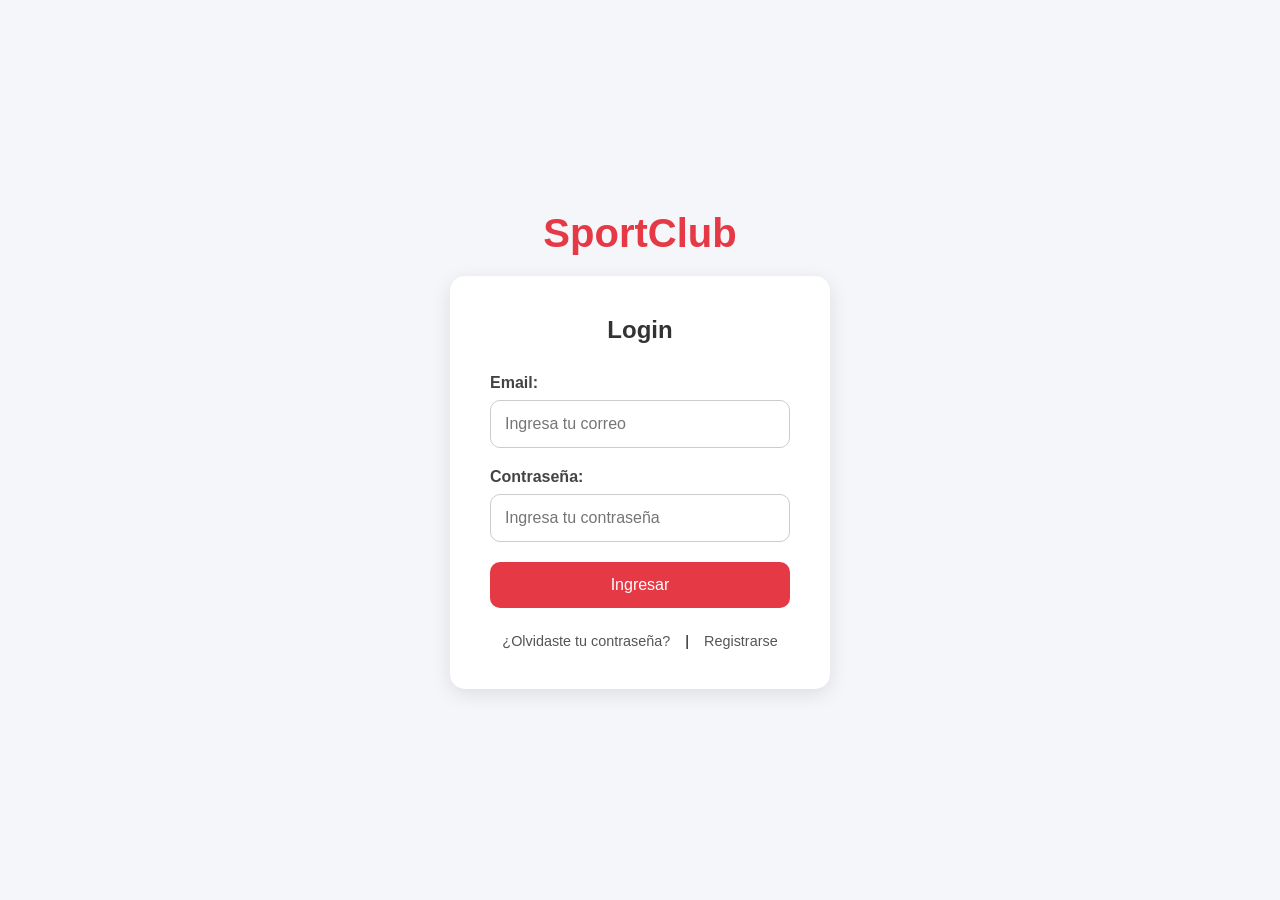
==== login.html @ 19ceb11f "Se agrega crea estrucura  HTML del login" ====
<!DOCTYPE html>
<html lang="es">

<head>
    <meta charset="UTF-8">
    <meta name="viewport" content="width=device-width, initial-scale=1.0">
    <title>Login SportClub</title>

    <link rel="stylesheet" href="./css/style_login.css">
</head>

<body>

    <main class="contenedor-login">

        <header class="logo">
            <h1>SportClub</h1>
        </header>

        <section class="caja-login">

            <h2>Login</h2>

            <form>

                <div class="grupo-input">
                    <label for="correo">Email:</label>

                    <input
                        type="email"
                        id="correo"
                        placeholder="Ingresa tu correo"
                        required>
                </div>

                <div class="grupo-input">
                    <label for="password">Contraseña:</label>

                    <input
                        type="password"
                        id="password"
                        placeholder="Ingresa tu contraseña"
                        required>
                </div>

                <button type="submit">
                    Ingresar
                </button>

            </form>

            <nav class="links-login">

                <a href="#">
                    ¿Olvidaste tu contraseña?
                </a>

                <span>|</span>

                <a href="#">
                    Registrarse
                </a>

            </nav>

        </section>

    </main>

</body>

</html>
---- css/style_login.css ----
/* Reset básico */
*{
    margin: 0;
    padding: 0;
    box-sizing: border-box;
}

/* Body */
body{
    font-family: Arial, Helvetica, sans-serif;

    background-color: #f4f6f9;

    display: flex;
    justify-content: center;
    align-items: center;

    min-height: 100vh;
}

/* Contenedor principal */
.contenedor-login{
    width: 100%;
    max-width: 420px;

    padding: 20px;
}

/* Logo */
.logo{
    text-align: center;

    margin-bottom: 20px;
}

.logo h1{
    color: #e63946;

    font-size: 2.5rem;
}

/* Caja login */
.caja-login{
    background-color: white;

    padding: 40px;

    border-radius: 15px;

    box-shadow: 0 5px 20px rgba(0,0,0,0.1);
}

/* Título */
.caja-login h2{
    text-align: center;

    margin-bottom: 30px;

    color: #333;
}

/* Inputs */
.grupo-input{
    margin-bottom: 20px;
}

.grupo-input label{
    display: block;

    margin-bottom: 8px;

    font-weight: bold;

    color: #444;
}

.grupo-input input{
    width: 100%;

    padding: 14px;

    border: 1px solid #ccc;

    border-radius: 10px;

    font-size: 1rem;

    transition: 0.3s;
}

.grupo-input input:focus{
    border-color: #e63946;

    outline: none;

    box-shadow: 0 0 5px rgba(230,57,70,0.3);
}

/* Botón */
button{
    width: 100%;

    padding: 14px;

    background-color: #e63946;

    color: white;

    border: none;

    border-radius: 10px;

    font-size: 1rem;

    cursor: pointer;

    transition: 0.3s;
}

button:hover{
    background-color: #c92d3a;
}

/* Links */
.links-login{
    margin-top: 25px;

    display: flex;

    justify-content: center;

    gap: 15px;

    font-size: 0.9rem;
}

.links-login a{
    text-decoration: none;

    color: #555;

    transition: 0.3s;
}

.links-login a:hover{
    color: #e63946;
}
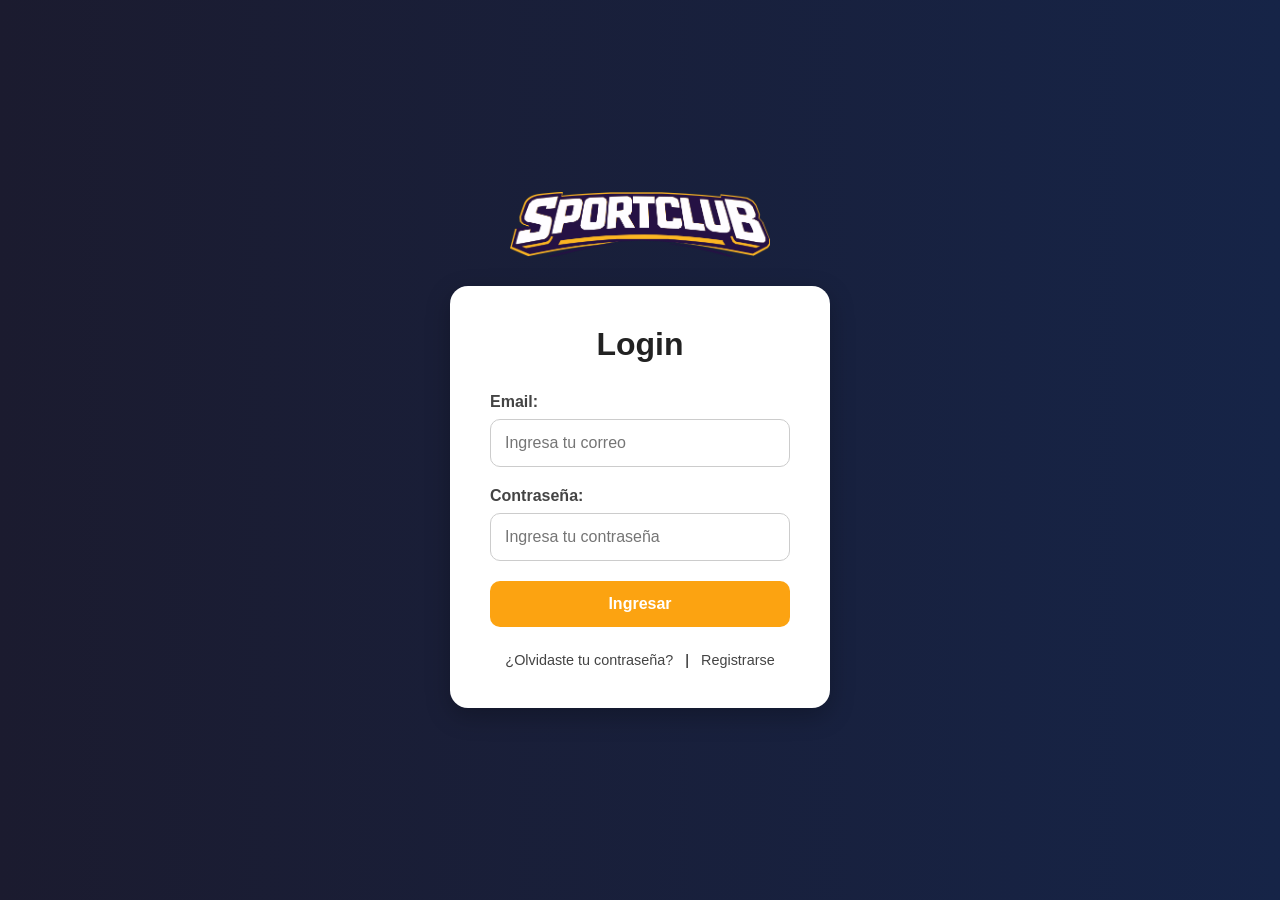
==== commit c4c81551: "Se agrega logo oficial y mejoras visuales del login" ====
--- a/login.html
+++ b/login.html
@@ -13,42 +13,61 @@
 
     <main class="contenedor-login">
 
+        <!-- Logo -->
         <header class="logo">
-            <h1>SportClub</h1>
+
+            <img
+                src="./img/logo.png"
+                alt="Logo SportClub">
+
         </header>
 
+        <!-- Caja Login -->
         <section class="caja-login">
 
             <h2>Login</h2>
 
+            <!-- Formulario -->
             <form>
 
+                <!-- Email -->
                 <div class="grupo-input">
-                    <label for="correo">Email:</label>
+
+                    <label for="correo">
+                        Email:
+                    </label>
 
                     <input
                         type="email"
                         id="correo"
                         placeholder="Ingresa tu correo"
                         required>
+
                 </div>
 
+                <!-- Contraseña -->
                 <div class="grupo-input">
-                    <label for="password">Contraseña:</label>
+
+                    <label for="password">
+                        Contraseña:
+                    </label>
 
                     <input
                         type="password"
                         id="password"
                         placeholder="Ingresa tu contraseña"
                         required>
+
                 </div>
 
+                <!-- Botón -->
                 <button type="submit">
                     Ingresar
                 </button>
 
             </form>
 
+            <!-- Links -->
             <nav class="links-login">
 
                 <a href="#">
--- a/css/style_login.css
+++ b/css/style_login.css
@@ -9,7 +9,7 @@
 body{
     font-family: Arial, Helvetica, sans-serif;
 
-    background-color: #f4f6f9;
+    background: linear-gradient(to right, #1b1b2f, #162447);
 
     display: flex;
     justify-content: center;
@@ -30,24 +30,24 @@
 .logo{
     text-align: center;
 
-    margin-bottom: 20px;
+    margin-bottom: 25px;
 }
 
-.logo h1{
-    color: #e63946;
+.logo img{
+    width: 260px;
 
-    font-size: 2.5rem;
+    max-width: 100%;
 }
 
 /* Caja login */
 .caja-login{
-    background-color: white;
+    background-color: #ffffff;
 
     padding: 40px;
 
-    border-radius: 15px;
+    border-radius: 18px;
 
-    box-shadow: 0 5px 20px rgba(0,0,0,0.1);
+    box-shadow: 0 8px 25px rgba(0,0,0,0.25);
 }
 
 /* Título */
@@ -56,7 +56,9 @@
 
     margin-bottom: 30px;
 
-    color: #333;
+    color: #222;
+
+    font-size: 2rem;
 }
 
 /* Inputs */
@@ -88,12 +90,13 @@
     transition: 0.3s;
 }
 
+/* Focus input */
 .grupo-input input:focus{
-    border-color: #e63946;
+    border-color: #fca311;
 
     outline: none;
 
-    box-shadow: 0 0 5px rgba(230,57,70,0.3);
+    box-shadow: 0 0 8px rgba(252,163,17,0.4);
 }
 
 /* Botón */
@@ -102,9 +105,9 @@
 
     padding: 14px;
 
-    background-color: #e63946;
+    background-color: #fca311;
 
-    color: white;
+    color: #ffffff;
 
     border: none;
 
@@ -112,13 +115,18 @@
 
     font-size: 1rem;
 
+    font-weight: bold;
+
     cursor: pointer;
 
     transition: 0.3s;
 }
 
+/* Hover botón */
 button:hover{
-    background-color: #c92d3a;
+    background-color: #e69500;
+
+    transform: translateY(-2px);
 }
 
 /* Links */
@@ -129,7 +137,9 @@
 
     justify-content: center;
 
-    gap: 15px;
+    align-items: center;
+
+    gap: 12px;
 
     font-size: 0.9rem;
 }
@@ -137,11 +147,11 @@
 .links-login a{
     text-decoration: none;
 
-    color: #555;
+    color: #444;
 
     transition: 0.3s;
 }
 
 .links-login a:hover{
-    color: #e63946;
+    color: #fca311;
 }
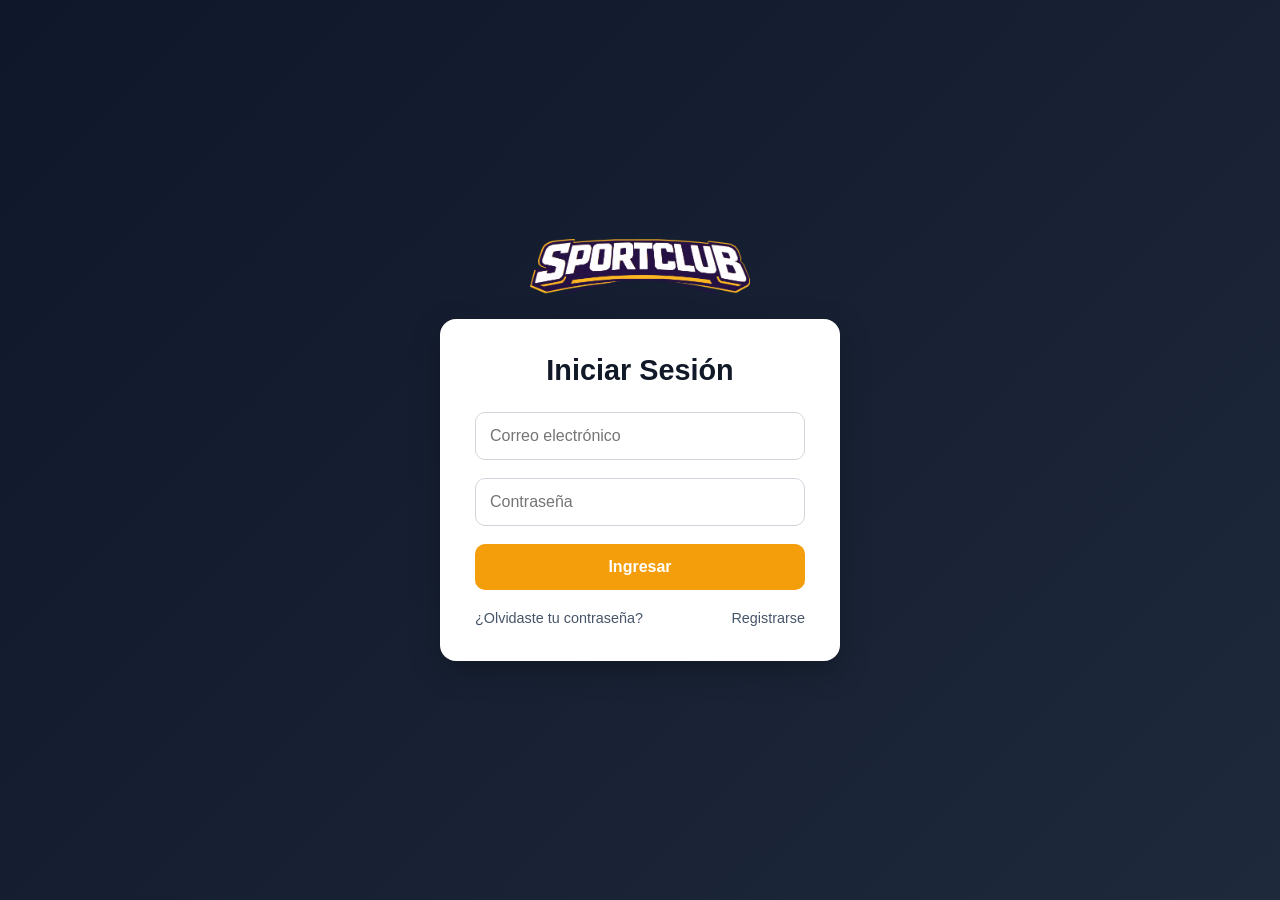
==== commit 6f6f5208: "Se optimiza el codigo de la estructura y diseño del login, haciendolo mas entendible" ====
--- a/login.html
+++ b/login.html
@@ -4,83 +4,57 @@
 <head>
     <meta charset="UTF-8">
     <meta name="viewport" content="width=device-width, initial-scale=1.0">
-    <title>Login SportClub</title>
+
+    <title>Login | SportClub</title>
 
     <link rel="stylesheet" href="./css/style_login.css">
 </head>
 
 <body>
 
-    <main class="contenedor-login">
+    <main class="login">
 
-        <!-- Logo -->
-        <header class="logo">
+        <img 
+            src="./img/logo.png" 
+            alt="Logo SportClub"
+            class="logo"
+        >
 
-            <img
-                src="./img/logo.png"
-                alt="Logo SportClub">
+        <section class="card">
 
-        </header>
+            <h1>Iniciar Sesión</h1>
 
-        <!-- Caja Login -->
-        <section class="caja-login">
-
-            <h2>Login</h2>
-
-            <!-- Formulario -->
             <form>
 
-                <!-- Email -->
-                <div class="grupo-input">
+                <input
+                    type="email"
+                    placeholder="Correo electrónico"
+                    required
+                >
 
-                    <label for="correo">
-                        Email:
-                    </label>
+                <input
+                    type="password"
+                    placeholder="Contraseña"
+                    required
+                >
 
-                    <input
-                        type="email"
-                        id="correo"
-                        placeholder="Ingresa tu correo"
-                        required>
-
-                </div>
-
-                <!-- Contraseña -->
-                <div class="grupo-input">
-
-                    <label for="password">
-                        Contraseña:
-                    </label>
-
-                    <input
-                        type="password"
-                        id="password"
-                        placeholder="Ingresa tu contraseña"
-                        required>
-
-                </div>
-
-                <!-- Botón -->
                 <button type="submit">
                     Ingresar
                 </button>
 
             </form>
 
-            <!-- Links -->
-            <nav class="links-login">
+            <div class="links">
 
                 <a href="#">
                     ¿Olvidaste tu contraseña?
                 </a>
 
-                <span>|</span>
-
                 <a href="#">
                     Registrarse
                 </a>
 
-            </nav>
+            </div>
 
         </section>
 
--- a/css/style_login.css
+++ b/css/style_login.css
@@ -1,87 +1,75 @@
-/* Reset básico */
+/* Reset */
 *{
     margin: 0;
     padding: 0;
     box-sizing: border-box;
 }
 
-/* Body */
+/* Página */
 body{
     font-family: Arial, Helvetica, sans-serif;
 
-    background: linear-gradient(to right, #1b1b2f, #162447);
+    background: linear-gradient(135deg, #0f172a, #1e293b);
 
     display: flex;
     justify-content: center;
     align-items: center;
 
     min-height: 100vh;
-}
-
-/* Contenedor principal */
-.contenedor-login{
-    width: 100%;
-    max-width: 420px;
 
     padding: 20px;
 }
 
+/* Contenedor */
+.login{
+    width: 100%;
+    max-width: 400px;
+}
+
 /* Logo */
 .logo{
+    width: 220px;
+
+    display: block;
+
+    margin: 0 auto 25px;
+}
+
+/* Tarjeta */
+.card{
+    background-color: #ffffff;
+
+    padding: 35px;
+
+    border-radius: 16px;
+
+    box-shadow: 0 10px 30px rgba(0,0,0,0.25);
+}
+
+/* Título */
+.card h1{
     text-align: center;
 
     margin-bottom: 25px;
+
+    color: #111827;
+
+    font-size: 1.8rem;
 }
 
-.logo img{
-    width: 260px;
+/* Formulario */
+form{
+    display: flex;
+    flex-direction: column;
 
-    max-width: 100%;
-}
-
-/* Caja login */
-.caja-login{
-    background-color: #ffffff;
-
-    padding: 40px;
-
-    border-radius: 18px;
-
-    box-shadow: 0 8px 25px rgba(0,0,0,0.25);
-}
-
-/* Título */
-.caja-login h2{
-    text-align: center;
-
-    margin-bottom: 30px;
-
-    color: #222;
-
-    font-size: 2rem;
+    gap: 18px;
 }
 
 /* Inputs */
-.grupo-input{
-    margin-bottom: 20px;
-}
-
-.grupo-input label{
-    display: block;
-
-    margin-bottom: 8px;
-
-    font-weight: bold;
-
-    color: #444;
-}
-
-.grupo-input input{
-    width: 100%;
-
+input{
     padding: 14px;
 
-    border: 1px solid #ccc;
+    border: 1px solid #d1d5db;
 
     border-radius: 10px;
 
@@ -90,26 +78,23 @@
     transition: 0.3s;
 }
 
-/* Focus input */
-.grupo-input input:focus{
-    border-color: #fca311;
-
+input:focus{
     outline: none;
 
-    box-shadow: 0 0 8px rgba(252,163,17,0.4);
+    border-color: #f59e0b;
+
+    box-shadow: 0 0 6px rgba(245,158,11,0.4);
 }
 
 /* Botón */
 button{
-    width: 100%;
+    background-color: #f59e0b;
+
+    color: white;
+
+    border: none;
 
     padding: 14px;
-
-    background-color: #fca311;
-
-    color: #ffffff;
-
-    border: none;
 
     border-radius: 10px;
 
@@ -122,36 +107,29 @@
     transition: 0.3s;
 }
 
-/* Hover botón */
 button:hover{
-    background-color: #e69500;
-
-    transform: translateY(-2px);
+    background-color: #d97706;
 }
 
 /* Links */
-.links-login{
-    margin-top: 25px;
+.links{
+    margin-top: 20px;
 
     display: flex;
+    justify-content: space-between;
+}
 
-    justify-content: center;
+/* Enlaces */
+.links a{
+    text-decoration: none;
 
-    align-items: center;
-
-    gap: 12px;
+    color: #475569;
 
     font-size: 0.9rem;
-}
-
-.links-login a{
-    text-decoration: none;
-
-    color: #444;
 
     transition: 0.3s;
 }
 
-.links-login a:hover{
-    color: #fca311;
+.links a:hover{
+    color: #f59e0b;
 }
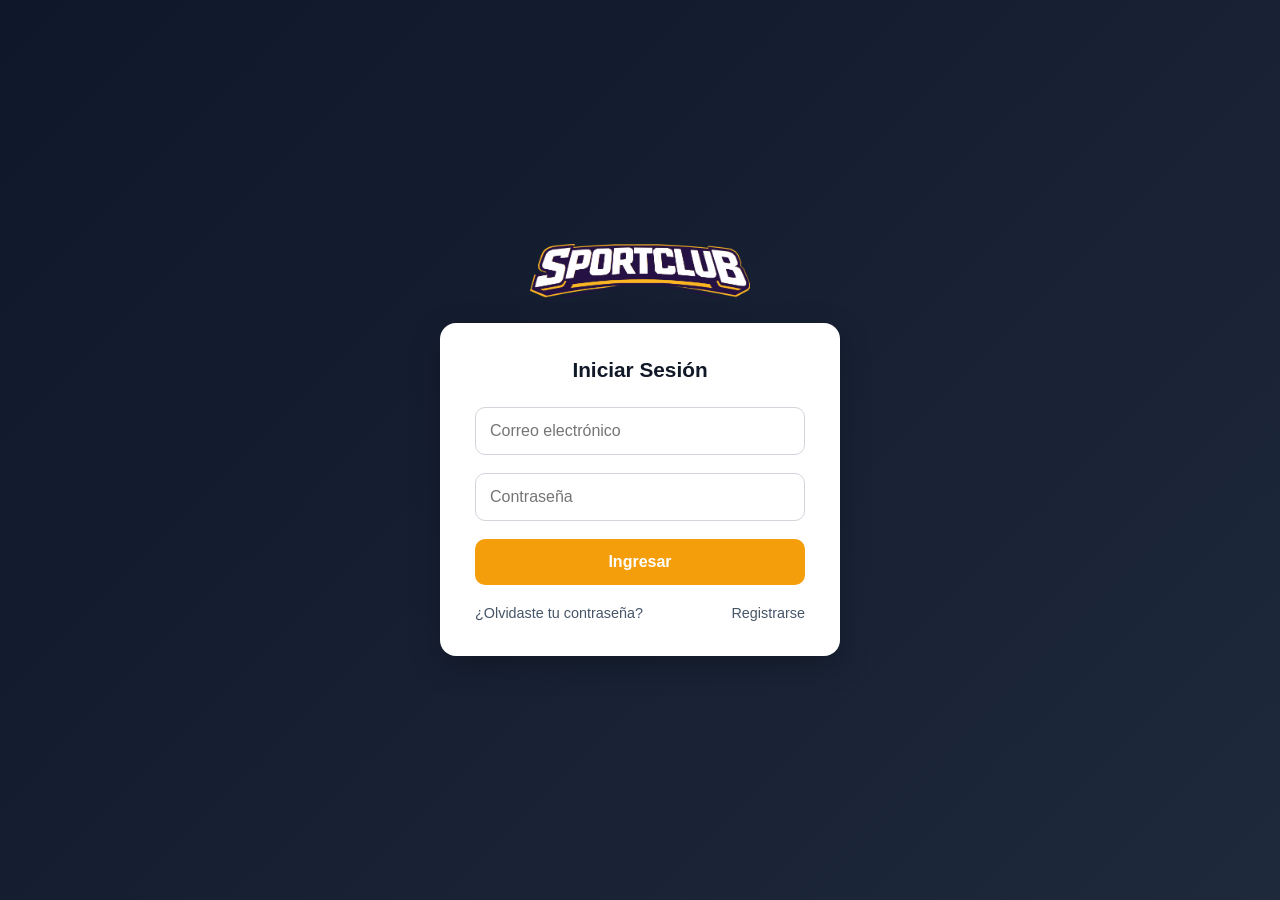
==== commit 59547a54: "Se vincula login con pagina registrarse" ====
--- a/login.html
+++ b/login.html
@@ -50,7 +50,8 @@
                     ¿Olvidaste tu contraseña?
                 </a>
 
-                <a href="#">
+                <!-- ENLACE AL REGISTER -->
+                <a href="register.html">
                     Registrarse
                 </a>
 
--- a/css/style_login.css
+++ b/css/style_login.css
@@ -35,7 +35,7 @@
     margin: 0 auto 25px;
 }
 
-/* Tarjeta */
+/* Cuadro contenedor */
 .card{
     background-color: #ffffff;
 
@@ -46,7 +46,7 @@
     box-shadow: 0 10px 30px rgba(0,0,0,0.25);
 }
 
-/* Título */
+/* Título: Iniciar sesion */
 .card h1{
     text-align: center;
 
@@ -54,7 +54,7 @@
 
     color: #111827;
 
-    font-size: 1.8rem;
+    font-size: 1.3rem;
 }
 
 /* Formulario */
